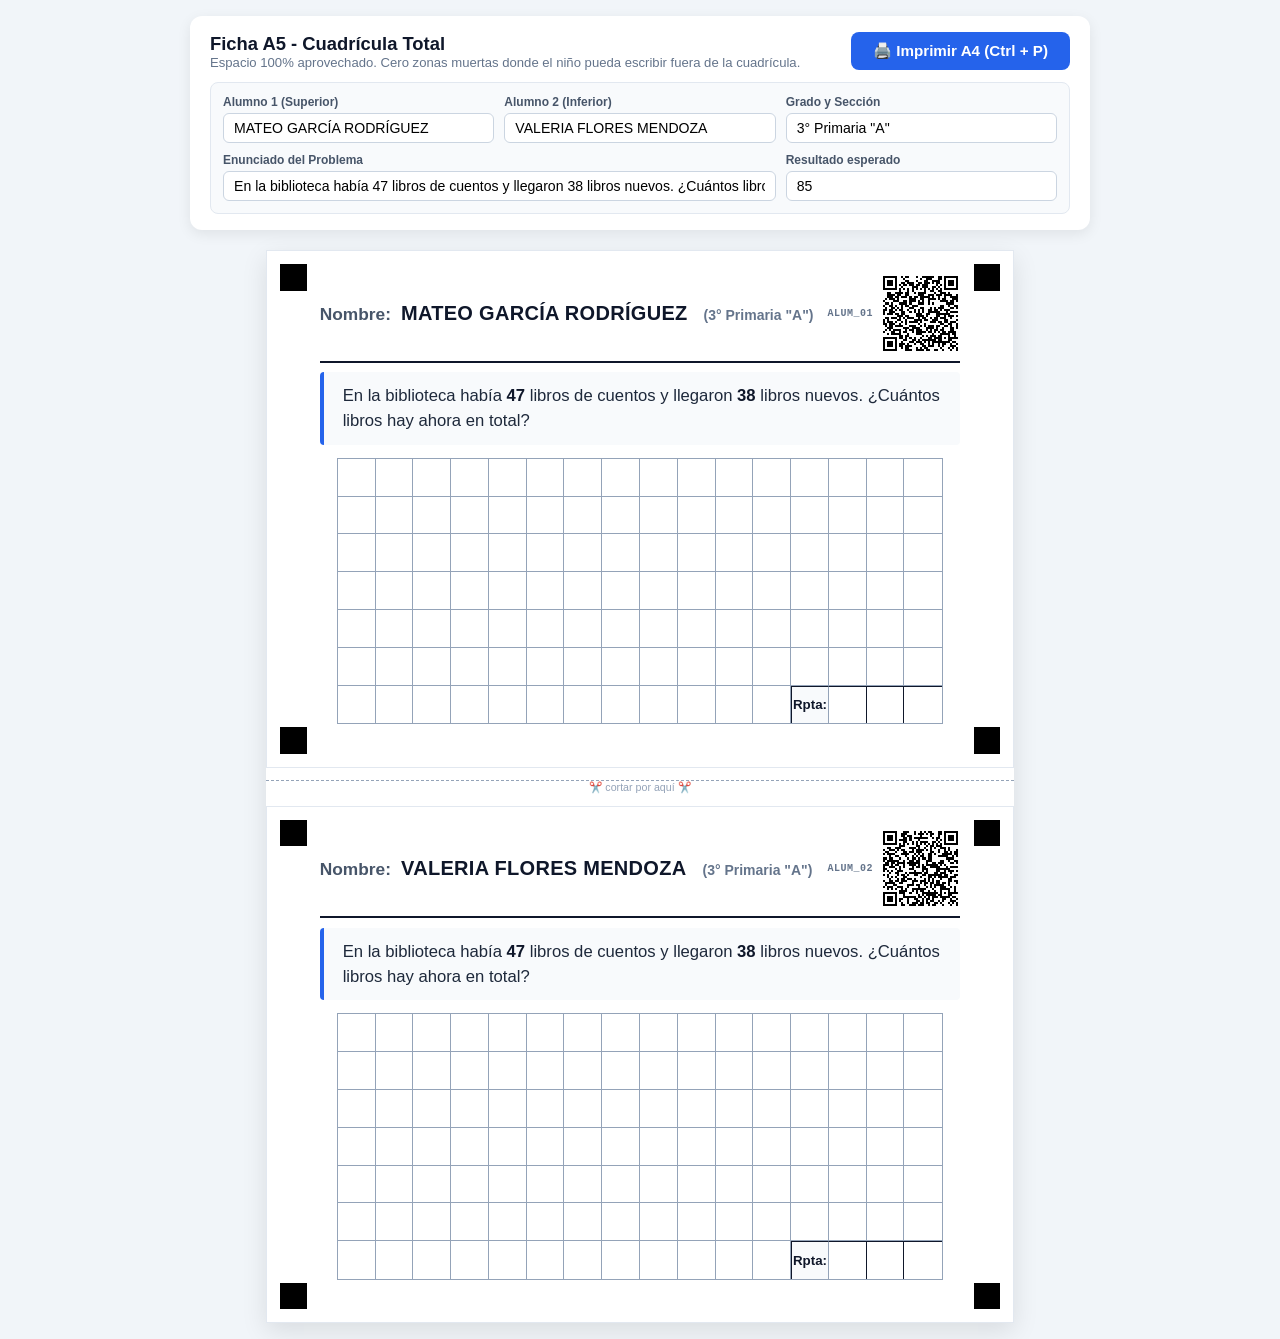
==== plantilla_a5.html @ 9b6a5250 "Add files via upload" ====
<!DOCTYPE html>
<html lang="es">
<head>
  <meta charset="UTF-8">
  <meta name="viewport" content="width=device-width, initial-scale=1.0">
  <title>Microevaluación A5 - Cuadrícula Total</title>
  <style>
    @page {
      size: A4 portrait;
      margin: 6mm;
    }

    * {
      box-sizing: border-box;
      margin: 0;
      padding: 0;
      font-family: 'Segoe UI', Arial, sans-serif;
    }

    body {
      background-color: #f1f5f9;
      color: #0f172a;
      display: flex;
      flex-direction: column;
      align-items: center;
      padding: 16px;
    }

    .teacher-bar {
      width: 100%;
      max-width: 900px;
      background: #ffffff;
      padding: 16px 20px;
      border-radius: 12px;
      margin-bottom: 20px;
      box-shadow: 0 4px 14px rgba(0,0,0,0.08);
      display: flex;
      flex-direction: column;
      gap: 12px;
    }

    .bar-header {
      display: flex;
      justify-content: space-between;
      align-items: center;
    }

    .bar-title h2 {
      font-size: 1.15rem;
      color: #0f172a;
    }

    .bar-title p {
      font-size: 0.82rem;
      color: #64748b;
    }

    .btn-print {
      background: #2563eb;
      color: white;
      border: none;
      padding: 10px 22px;
      border-radius: 8px;
      font-weight: 700;
      cursor: pointer;
      display: flex;
      align-items: center;
      gap: 8px;
      font-size: 0.95rem;
    }

    .btn-print:hover {
      background: #1d4ed8;
    }

    .inputs-grid {
      display: grid;
      grid-template-columns: repeat(auto-fit, minmax(200px, 1fr));
      gap: 10px;
      background: #f8fafc;
      padding: 12px;
      border-radius: 8px;
      border: 1px solid #e2e8f0;
    }

    .field {
      display: flex;
      flex-direction: column;
      gap: 4px;
    }

    .field label {
      font-size: 0.75rem;
      font-weight: 700;
      color: #475569;
    }

    .field input, .field select {
      padding: 6px 10px;
      border: 1px solid #cbd5e1;
      border-radius: 6px;
      font-size: 0.88rem;
    }

    .sheet-a4 {
      width: 198mm;
      min-height: 284mm;
      background: white;
      box-shadow: 0 8px 24px rgba(0,0,0,0.1);
      display: flex;
      flex-direction: column;
      justify-content: space-between;
      position: relative;
    }

    .card-a5 {
      width: 100%;
      height: 137mm;
      position: relative;
      padding: 6mm 14mm 6mm 14mm;
      display: flex;
      flex-direction: column;
      border: 1px solid #e2e8f0;
    }

    .fiducial {
      position: absolute;
      width: 7mm;
      height: 7mm;
      background: #000000;
      z-index: 2;
    }

    .fiducial-tl { top: 3.5mm; left: 3.5mm; }
    .fiducial-tr { top: 3.5mm; right: 3.5mm; }
    .fiducial-bl { bottom: 3.5mm; left: 3.5mm; }
    .fiducial-br { bottom: 3.5mm; right: 3.5mm; }

    .cut-line {
      width: 100%;
      border-top: 1.5px dashed #94a3b8;
      position: relative;
      margin: 1mm 0;
      display: flex;
      align-items: center;
      justify-content: center;
    }

    .cut-line span {
      background: white;
      padding: 0 10px;
      font-size: 8pt;
      color: #94a3b8;
    }

    .card-header {
      display: flex;
      justify-content: space-between;
      align-items: center;
      border-bottom: 2px solid #0f172a;
      padding-bottom: 2mm;
      margin-bottom: 2.5mm;
    }

    .student-block {
      display: flex;
      align-items: baseline;
      gap: 10px;
    }

    .student-label {
      font-size: 13pt;
      color: #475569;
      font-weight: 600;
    }

    .student-name {
      font-size: 15pt;
      color: #0f172a;
      font-weight: 800;
      letter-spacing: 0.3px;
    }

    .student-grade {
      font-size: 10.5pt;
      color: #64748b;
      font-weight: 600;
      margin-left: 6px;
    }

    .qr-block {
      display: flex;
      align-items: center;
      gap: 8px;
    }

    .qr-code-text {
      font-family: monospace;
      font-size: 7.5pt;
      font-weight: 700;
      color: #64748b;
      letter-spacing: 0.5px;
    }

    .qr-box {
      width: 21mm;
      height: 21mm;
      display: flex;
      align-items: center;
      justify-content: center;
    }

    .qr-box svg {
      width: 100%;
      height: 100%;
      display: block;
    }

    .problem-wide {
      margin-bottom: 3.5mm;
      padding: 3mm 5mm;
      background: #f8fafc;
      border-left: 4px solid #2563eb;
      border-radius: 4px;
    }

    .problem-text {
      font-size: 12.5pt;
      line-height: 1.5;
      color: #1e293b;
    }

    .problem-text strong {
      color: #0f172a;
      font-weight: 800;
    }

    /* Cuadrícula unificada perfecta */
    .grid-wrapper {
      margin: 0 auto;
    }

    .notebook-grid-full {
      border-collapse: separate;
      border-spacing: 0;
      border: 1px solid #94a3b8;
      background: #ffffff;
    }

    .notebook-grid-full td {
      width: 10mm;
      height: 10mm;
      max-width: 10mm;
      max-height: 10mm;
      border-right: 1px solid #94a3b8;
      border-bottom: 1px solid #94a3b8;
      text-align: center;
      vertical-align: middle;
      font-size: 14pt;
      color: #0f172a;
    }

    .notebook-grid-full tr td:last-child {
      border-right: none;
    }

    .notebook-grid-full tr:last-child td {
      border-bottom: none;
    }

    /* Celda Rpta en la esquina */
    .notebook-grid-full td.rpta-label-cell {
      font-size: 10pt;
      font-weight: 800;
      color: #0f172a;
      text-align: center;
      background: #f8fafc;
      border-left: 1.5px solid #0f172a;
      border-top: 1.5px solid #0f172a;
    }

    /* Casillas destacadas de respuesta */
    .notebook-grid-full td.rpta-box-cell {
      background: #ffffff;
      border-top: 1.5px solid #0f172a;
      border-bottom: 1.5px solid #0f172a;
      border-right: 1.5px solid #0f172a;
    }

    @media print {
      body {
        background: transparent;
        padding: 0;
      }
      .teacher-bar {
        display: none !important;
      }
      .sheet-a4 {
        box-shadow: none;
        width: 100%;
        min-height: auto;
      }
      .card-a5 {
        border-color: #cbd5e1;
      }
    }
  </style>
</head>
<body>

  <div class="teacher-bar">
    <div class="bar-header">
      <div class="bar-title">
        <h2>Ficha A5 - Cuadrícula Total</h2>
        <p>Espacio 100% aprovechado. Cero zonas muertas donde el niño pueda escribir fuera de la cuadrícula.</p>
      </div>
      <button class="btn-print" onclick="window.print()">
        🖨️ Imprimir A4 (Ctrl + P)
      </button>
    </div>

    <div class="inputs-grid">
      <div class="field">
        <label>Alumno 1 (Superior)</label>
        <input type="text" id="in-name-1" value="MATEO GARCÍA RODRÍGUEZ" oninput="updateSheet()">
      </div>
      <div class="field">
        <label>Alumno 2 (Inferior)</label>
        <input type="text" id="in-name-2" value="VALERIA FLORES MENDOZA" oninput="updateSheet()">
      </div>
      <div class="field">
        <label>Grado y Sección</label>
        <input type="text" id="in-grade" value="3° Primaria &quot;A&quot;" oninput="updateSheet()">
      </div>
      <div class="field" style="grid-column: span 2;">
        <label>Enunciado del Problema</label>
        <input type="text" id="in-prompt" value="En la biblioteca había 47 libros de cuentos y llegaron 38 libros nuevos. ¿Cuántos libros hay ahora en total?" oninput="updateSheet()">
      </div>
      <div class="field">
        <label>Resultado esperado</label>
        <input type="number" id="in-res" value="85" oninput="updateSheet()">
      </div>
    </div>
  </div>

  <div class="sheet-a4">

    <!-- FICHA A5 #1 -->
    <div class="card-a5" id="card-1">
      <div class="fiducial fiducial-tl"></div>
      <div class="fiducial fiducial-tr"></div>
      <div class="fiducial fiducial-bl"></div>
      <div class="fiducial fiducial-br"></div>

      <div class="card-header">
        <div class="student-block">
          <span class="student-label">Nombre:</span>
          <span class="student-name" id="name-1">MATEO GARCÍA RODRÍGUEZ</span>
          <span class="student-grade" id="grade-1">(3° Primaria "A")</span>
        </div>
        <div class="qr-block">
          <span class="qr-code-text" id="code-label-1">ALUM_01</span>
          <div class="qr-box" id="qr-box-1"><svg xmlns="http://www.w3.org/2000/svg" viewBox="0 0 39 39" shape-rendering="crispEdges"><path fill="#ffffff" d="M0 0h39v39H0z"/><path stroke="#000000" d="M1 1.5h7m2 0h1m1 0h2m3 0h1m2 0h6m2 0h2m1 0h7M1 2.5h1m5 0h1m3 0h1m7 0h1m2 0h3m3 0h2m1 0h1m5 0h1M1 3.5h1m1 0h3m1 0h1m4 0h2m3 0h1m3 0h2m2 0h4m2 0h1m1 0h3m1 0h1M1 4.5h1m1 0h3m1 0h1m2 0h2m1 0h3m2 0h2m1 0h3m1 0h1m1 0h2m2 0h1m1 0h3m1 0h1M1 5.5h1m1 0h3m1 0h1m1 0h1m1 0h2m1 0h2m1 0h2m1 0h3m4 0h1m1 0h1m1 0h1m1 0h3m1 0h1M1 6.5h1m5 0h1m2 0h1m4 0h3m2 0h3m2 0h2m1 0h1m2 0h1m5 0h1M1 7.5h7m1 0h1m1 0h1m1 0h1m1 0h1m1 0h1m1 0h1m1 0h1m1 0h1m1 0h1m1 0h1m1 0h1m1 0h7M9 8.5h1m3 0h1m1 0h1m5 0h1m2 0h2m2 0h2M3 9.5h2m2 0h4m1 0h2m2 0h1m1 0h4m4 0h1m2 0h3m1 0h1M3 10.5h4m1 0h2m2 0h2m4 0h3m2 0h3m1 0h3m1 0h4m2 0h1M3 11.5h3m1 0h2m1 0h3m1 0h1m1 0h2m1 0h5m1 0h1m2 0h1m2 0h1m2 0h4M2 12.5h1m1 0h3m1 0h1m5 0h3m2 0h2m2 0h4m1 0h1m1 0h2m3 0h3M1 13.5h1m4 0h3m2 0h2m1 0h3m1 0h1m1 0h1m2 0h1m5 0h4m1 0h2m1 0h1M2 14.5h2m1 0h1m3 0h4m1 0h1m3 0h3m2 0h1m1 0h1m6 0h4M1 15.5h1m2 0h2m1 0h1m2 0h1m1 0h2m1 0h3m11 0h2m2 0h1m2 0h2M2 16.5h1m2 0h2m1 0h1m1 0h1m3 0h2m3 0h2m3 0h1m1 0h1m1 0h3m3 0h2m1 0h1M1 17.5h2m1 0h2m1 0h1m1 0h2m2 0h1m2 0h1m1 0h1m1 0h1m2 0h2m1 0h2m1 0h1m1 0h3M1 18.5h1m2 0h3m3 0h2m2 0h1m1 0h1m1 0h1m1 0h1m2 0h6m3 0h1m1 0h4M1 19.5h1m1 0h3m1 0h2m1 0h2m5 0h3m2 0h2m3 0h7M8 20.5h3m1 0h2m3 0h4m1 0h1m4 0h2m2 0h1m1 0h3m1 0h1M2 21.5h2m1 0h3m1 0h1m1 0h1m1 0h3m2 0h1m1 0h2m2 0h1m1 0h2m1 0h3m2 0h1M1 22.5h1m1 0h1m4 0h2m2 0h1m3 0h4m1 0h2m2 0h3m3 0h2m4 0h1M1 23.5h1m1 0h3m1 0h1m2 0h1m1 0h1m1 0h4m1 0h1m4 0h3m1 0h2m1 0h2m1 0h3M1 24.5h2m1 0h3m2 0h1m2 0h1m5 0h1m2 0h1m7 0h2m2 0h2m2 0h1M2 25.5h1m1 0h2m1 0h4m3 0h3m2 0h1m1 0h1m1 0h3m1 0h2m2 0h2m1 0h1m2 0h1M3 26.5h3m5 0h3m1 0h4m3 0h4m1 0h1m2 0h1m3 0h2m1 0h1M2 27.5h1m1 0h1m1 0h4m2 0h1m1 0h2m1 0h3m2 0h1m1 0h1m1 0h2m1 0h2m3 0h2M1 28.5h1m3 0h2m2 0h1m1 0h2m2 0h1m1 0h5m1 0h2m1 0h1m1 0h1m1 0h2m1 0h4M3 29.5h1m1 0h5m3 0h1m3 0h3m5 0h1m3 0h5m1 0h2M9 30.5h2m1 0h2m6 0h1m1 0h1m1 0h3m1 0h2m3 0h1m2 0h1M1 31.5h7m1 0h2m1 0h1m1 0h1m1 0h1m2 0h1m3 0h2m1 0h4m1 0h1m1 0h5M1 32.5h1m5 0h1m3 0h2m2 0h2m1 0h1m1 0h7m1 0h2m3 0h2M1 33.5h1m1 0h3m1 0h1m2 0h1m3 0h2m1 0h3m1 0h1m1 0h1m1 0h9m1 0h2M1 34.5h1m1 0h3m1 0h1m1 0h3m1 0h1m2 0h1m2 0h2m2 0h1m1 0h1m2 0h1m1 0h2m2 0h1m2 0h1M1 35.5h1m1 0h3m1 0h1m1 0h2m1 0h3m5 0h2m1 0h3m2 0h1m1 0h1m3 0h3M1 36.5h1m5 0h1m2 0h1m1 0h2m3 0h1m1 0h1m1 0h2m6 0h1m3 0h1m1 0h1m1 0h1M1 37.5h7m4 0h3m2 0h4m1 0h2m2 0h2m2 0h1m3 0h1m2 0h1"/></svg>
</div>
        </div>
      </div>

      <div class="problem-wide">
        <div class="problem-text" id="prompt-1">
          En la biblioteca había <strong>47</strong> libros de cuentos y llegaron <strong>38</strong> libros nuevos. ¿Cuántos libros hay ahora en total?
        </div>
      </div>

      <!-- Cuadrícula unificada: 16 columnas x 7 filas. Perfectamente alineada -->
      <div class="grid-wrapper">
        <table class="notebook-grid-full">
          <tr><td></td><td></td><td></td><td></td><td></td><td></td><td></td><td></td><td></td><td></td><td></td><td></td><td></td><td></td><td></td><td></td></tr>
          <tr><td></td><td></td><td></td><td></td><td></td><td></td><td></td><td></td><td></td><td></td><td></td><td></td><td></td><td></td><td></td><td></td></tr>
          <tr><td></td><td></td><td></td><td></td><td></td><td></td><td></td><td></td><td></td><td></td><td></td><td></td><td></td><td></td><td></td><td></td></tr>
          <tr><td></td><td></td><td></td><td></td><td></td><td></td><td></td><td></td><td></td><td></td><td></td><td></td><td></td><td></td><td></td><td></td></tr>
          <tr><td></td><td></td><td></td><td></td><td></td><td></td><td></td><td></td><td></td><td></td><td></td><td></td><td></td><td></td><td></td><td></td></tr>
          <tr><td></td><td></td><td></td><td></td><td></td><td></td><td></td><td></td><td></td><td></td><td></td><td></td><td></td><td></td><td></td><td></td></tr>
          <!-- Fila 7: 12 celdas operativas + 1 celda "Rpta:" + 3 celdas destacadas = 16 celdas exactas -->
          <tr>
            <td></td><td></td><td></td><td></td><td></td><td></td><td></td><td></td><td></td><td></td><td></td><td></td>
            <td class="rpta-label-cell">Rpta:</td>
            <td class="rpta-box-cell"></td>
            <td class="rpta-box-cell"></td>
            <td class="rpta-box-cell"></td>
          </tr>
        </table>
      </div>

    </div>

    <div class="cut-line">
      <span>✂️ cortar por aquí ✂️</span>
    </div>

    <!-- FICHA A5 #2 -->
    <div class="card-a5" id="card-2">
      <div class="fiducial fiducial-tl"></div>
      <div class="fiducial fiducial-tr"></div>
      <div class="fiducial fiducial-bl"></div>
      <div class="fiducial fiducial-br"></div>

      <div class="card-header">
        <div class="student-block">
          <span class="student-label">Nombre:</span>
          <span class="student-name" id="name-2">VALERIA FLORES MENDOZA</span>
          <span class="student-grade" id="grade-2">(3° Primaria "A")</span>
        </div>
        <div class="qr-block">
          <span class="qr-code-text" id="code-label-2">ALUM_02</span>
          <div class="qr-box" id="qr-box-2"><svg xmlns="http://www.w3.org/2000/svg" viewBox="0 0 39 39" shape-rendering="crispEdges"><path fill="#ffffff" d="M0 0h39v39H0z"/><path stroke="#000000" d="M1 1.5h7m3 0h3m2 0h1m2 0h1m1 0h1m1 0h2m3 0h2m1 0h7M1 2.5h1m5 0h1m2 0h3m3 0h1m1 0h3m1 0h1m1 0h2m2 0h2m1 0h1m5 0h1M1 3.5h1m1 0h3m1 0h1m2 0h2m1 0h2m4 0h1m4 0h1m3 0h1m2 0h1m1 0h3m1 0h1M1 4.5h1m1 0h3m1 0h1m3 0h2m1 0h1m1 0h7m2 0h1m1 0h2m2 0h1m1 0h3m1 0h1M1 5.5h1m1 0h3m1 0h1m1 0h4m1 0h1m3 0h1m8 0h1m1 0h1m1 0h1m1 0h3m1 0h1M1 6.5h1m5 0h1m3 0h2m2 0h1m1 0h1m1 0h4m2 0h2m1 0h1m2 0h1m5 0h1M1 7.5h7m1 0h1m1 0h1m1 0h1m1 0h1m1 0h1m1 0h1m1 0h1m1 0h1m1 0h1m1 0h1m1 0h1m1 0h7M9 8.5h3m5 0h2m3 0h1m1 0h2m1 0h3M3 9.5h2m2 0h3m4 0h3m1 0h1m2 0h1m2 0h1m1 0h1m2 0h3m1 0h1M1 10.5h1m2 0h3m1 0h1m1 0h2m3 0h1m1 0h4m1 0h1m1 0h1m3 0h1m2 0h1m1 0h1m3 0h1M2 11.5h2m3 0h1m3 0h2m1 0h2m1 0h3m4 0h2m2 0h1m2 0h2m1 0h1m1 0h2M1 12.5h1m1 0h4m3 0h4m2 0h1m1 0h1m1 0h1m2 0h2m1 0h1m3 0h5m1 0h2M4 13.5h1m2 0h2m3 0h1m2 0h1m1 0h1m1 0h2m2 0h2m3 0h5m2 0h1m1 0h1M1 14.5h2m1 0h2m3 0h1m3 0h1m1 0h2m1 0h1m1 0h2m1 0h2m7 0h4M1 15.5h1m1 0h6m2 0h1m2 0h2m1 0h2m3 0h3m4 0h2m2 0h1m2 0h2M2 16.5h2m1 0h2m1 0h4m1 0h6m3 0h1m2 0h2m1 0h3m3 0h2m1 0h1M1 17.5h3m1 0h1m1 0h2m2 0h1m2 0h3m1 0h1m1 0h1m1 0h6m1 0h1m1 0h1M1 18.5h1m2 0h3m2 0h1m1 0h1m3 0h1m1 0h2m1 0h2m2 0h5m3 0h1m1 0h4M1 19.5h2m4 0h1m1 0h1m4 0h2m4 0h3m4 0h7M1 20.5h1m1 0h1m1 0h1m2 0h3m5 0h1m3 0h1m1 0h1m4 0h2m2 0h1m1 0h3m1 0h1M4 21.5h1m2 0h2m3 0h1m1 0h6m1 0h2m3 0h2m1 0h3m2 0h1M1 22.5h1m1 0h1m4 0h1m1 0h2m1 0h1m2 0h2m2 0h2m1 0h7m1 0h2m3 0h2M3 23.5h1m1 0h1m1 0h1m3 0h2m6 0h1m3 0h2m1 0h1m1 0h5m1 0h3M4 24.5h1m3 0h1m1 0h2m1 0h2m1 0h1m4 0h1m1 0h1m1 0h1m3 0h1m3 0h2M1 25.5h1m2 0h2m1 0h2m1 0h3m2 0h3m1 0h3m1 0h1m1 0h1m1 0h2m4 0h2m1 0h2M2 26.5h5m2 0h2m4 0h1m3 0h1m1 0h2m1 0h2m1 0h2m1 0h2m1 0h1m3 0h1M2 27.5h1m3 0h2m5 0h3m1 0h2m2 0h1m2 0h1m1 0h5m2 0h1M1 28.5h1m1 0h3m2 0h3m2 0h1m4 0h1m3 0h1m1 0h1m1 0h1m2 0h3m2 0h1m1 0h1M3 29.5h1m1 0h1m1 0h1m2 0h1m1 0h1m2 0h7m3 0h1m3 0h5m2 0h1M9 30.5h4m2 0h1m1 0h1m1 0h2m2 0h1m2 0h1m2 0h1m3 0h1m2 0h1M1 31.5h7m1 0h3m2 0h1m2 0h1m2 0h8m1 0h1m1 0h1m1 0h5M1 32.5h1m5 0h1m3 0h1m6 0h1m1 0h1m1 0h5m1 0h2m3 0h2M1 33.5h1m1 0h3m1 0h1m3 0h6m1 0h2m1 0h1m1 0h1m1 0h3m1 0h5m1 0h2M1 34.5h1m1 0h3m1 0h1m1 0h2m2 0h1m2 0h2m2 0h1m1 0h2m1 0h1m4 0h2m2 0h1m2 0h1M1 35.5h1m1 0h3m1 0h1m1 0h1m3 0h1m3 0h2m1 0h1m1 0h1m1 0h2m2 0h1m1 0h1m3 0h3M1 36.5h1m5 0h1m2 0h1m2 0h1m1 0h3m1 0h2m1 0h2m2 0h2m1 0h1m3 0h1m1 0h1m1 0h1M1 37.5h7m2 0h2m2 0h3m1 0h3m2 0h1m1 0h2m3 0h1m3 0h1m2 0h1"/></svg>
</div>
        </div>
      </div>

      <div class="problem-wide">
        <div class="problem-text" id="prompt-2">
          En la biblioteca había <strong>47</strong> libros de cuentos y llegaron <strong>38</strong> libros nuevos. ¿Cuántos libros hay ahora en total?
        </div>
      </div>

      <div class="grid-wrapper">
        <table class="notebook-grid-full">
          <tr><td></td><td></td><td></td><td></td><td></td><td></td><td></td><td></td><td></td><td></td><td></td><td></td><td></td><td></td><td></td><td></td></tr>
          <tr><td></td><td></td><td></td><td></td><td></td><td></td><td></td><td></td><td></td><td></td><td></td><td></td><td></td><td></td><td></td><td></td></tr>
          <tr><td></td><td></td><td></td><td></td><td></td><td></td><td></td><td></td><td></td><td></td><td></td><td></td><td></td><td></td><td></td><td></td></tr>
          <tr><td></td><td></td><td></td><td></td><td></td><td></td><td></td><td></td><td></td><td></td><td></td><td></td><td></td><td></td><td></td><td></td></tr>
          <tr><td></td><td></td><td></td><td></td><td></td><td></td><td></td><td></td><td></td><td></td><td></td><td></td><td></td><td></td><td></td><td></td></tr>
          <tr><td></td><td></td><td></td><td></td><td></td><td></td><td></td><td></td><td></td><td></td><td></td><td></td><td></td><td></td><td></td><td></td></tr>
          <tr>
            <td></td><td></td><td></td><td></td><td></td><td></td><td></td><td></td><td></td><td></td><td></td><td></td>
            <td class="rpta-label-cell">Rpta:</td>
            <td class="rpta-box-cell"></td>
            <td class="rpta-box-cell"></td>
            <td class="rpta-box-cell"></td>
          </tr>
        </table>
      </div>

    </div>

  </div>

  <script>
    var QRCode=(()=>{var g=(n,t)=>()=>{try{return t||n((t={exports:{}}).exports,t),t.exports}catch(e){throw t=0,e}};var _t=g((Sn,Lt)=>{Lt.exports=function(){return typeof Promise=="function"&&Promise.prototype&&Promise.prototype.then}});var I=g(P=>{var st,Le=[0,26,44,70,100,134,172,196,242,292,346,404,466,532,581,655,733,815,901,991,1085,1156,1258,1364,1474,1588,1706,1828,1921,2051,2185,2323,2465,2611,2761,2876,3034,3196,3362,3532,3706];P.getSymbolSize=function(t){if(!t)throw new Error('"version" cannot be null or undefined');if(t<1||t>40)throw new Error('"version" should be in range from 1 to 40');return t*4+17};P.getSymbolTotalCodewords=function(t){return Le[t]};P.getBCHDigit=function(n){let t=0;for(;n!==0;)t++,n>>>=1;return t};P.setToSJISFunction=function(t){if(typeof t!="function")throw new Error('"toSJISFunc" is not a valid function.');st=t};P.isKanjiModeEnabled=function(){return typeof st<"u"};P.toSJIS=function(t){return st(t)}});var j=g(m=>{m.L={bit:1};m.M={bit:0};m.Q={bit:3};m.H={bit:2};function _e(n){if(typeof n!="string")throw new Error("Param is not a string");switch(n.toLowerCase()){case"l":case"low":return m.L;case"m":case"medium":return m.M;case"q":case"quartile":return m.Q;case"h":case"high":return m.H;default:throw new Error("Unknown EC Level: "+n)}}m.isValid=function(t){return t&&typeof t.bit<"u"&&t.bit>=0&&t.bit<4};m.from=function(t,e){if(m.isValid(t))return t;try{return _e(t)}catch{return e}}});var qt=g((Rn,Ut)=>{function xt(){this.buffer=[],this.length=0}xt.prototype={get:function(n){let t=Math.floor(n/8);return(this.buffer[t]>>>7-n%8&1)===1},put:function(n,t){for(let e=0;e<t;e++)this.putBit((n>>>t-e-1&1)===1)},getLengthInBits:function(){return this.length},putBit:function(n){let t=Math.floor(this.length/8);this.buffer.length<=t&&this.buffer.push(0),n&&(this.buffer[t]|=128>>>this.length%8),this.length++}};Ut.exports=xt});var Ft=g((Ln,Dt)=>{function k(n){if(!n||n<1)throw new Error("BitMatrix size must be defined and greater than 0");this.size=n,this.data=new Uint8Array(n*n),this.reservedBit=new Uint8Array(n*n)}k.prototype.set=function(n,t,e,r){let o=n*this.size+t;this.data[o]=e,r&&(this.reservedBit[o]=!0)};k.prototype.get=function(n,t){return this.data[n*this.size+t]};k.prototype.xor=function(n,t,e){this.data[n*this.size+t]^=e};k.prototype.isReserved=function(n,t){return this.reservedBit[n*this.size+t]};Dt.exports=k});var kt=g(G=>{var xe=I().getSymbolSize;G.getRowColCoords=function(t){if(t===1)return[];let e=Math.floor(t/7)+2,r=xe(t),o=r===145?26:Math.ceil((r-13)/(2*e-2))*2,i=[r-7];for(let s=1;s<e-1;s++)i[s]=i[s-1]-o;return i.push(6),i.reverse()};G.getPositions=function(t){let e=[],r=G.getRowColCoords(t),o=r.length;for(let i=0;i<o;i++)for(let s=0;s<o;s++)i===0&&s===0||i===0&&s===o-1||i===o-1&&s===0||e.push([r[i],r[s]]);return e}});var Ht=g(Vt=>{var Ue=I().getSymbolSize,zt=7;Vt.getPositions=function(t){let e=Ue(t);return[[0,0],[e-zt,0],[0,e-zt]]}});var Kt=g(d=>{d.Patterns={PATTERN000:0,PATTERN001:1,PATTERN010:2,PATTERN011:3,PATTERN100:4,PATTERN101:5,PATTERN110:6,PATTERN111:7};var b={N1:3,N2:3,N3:40,N4:10};d.isValid=function(t){return t!=null&&t!==""&&!isNaN(t)&&t>=0&&t<=7};d.from=function(t){return d.isValid(t)?parseInt(t,10):void 0};d.getPenaltyN1=function(t){let e=t.size,r=0,o=0,i=0,s=null,u=null;for(let c=0;c<e;c++){o=i=0,s=u=null;for(let l=0;l<e;l++){let a=t.get(c,l);a===s?o++:(o>=5&&(r+=b.N1+(o-5)),s=a,o=1),a=t.get(l,c),a===u?i++:(i>=5&&(r+=b.N1+(i-5)),u=a,i=1)}o>=5&&(r+=b.N1+(o-5)),i>=5&&(r+=b.N1+(i-5))}return r};d.getPenaltyN2=function(t){let e=t.size,r=0;for(let o=0;o<e-1;o++)for(let i=0;i<e-1;i++){let s=t.get(o,i)+t.get(o,i+1)+t.get(o+1,i)+t.get(o+1,i+1);(s===4||s===0)&&r++}return r*b.N2};d.getPenaltyN3=function(t){let e=t.size,r=0,o=0,i=0;for(let s=0;s<e;s++){o=i=0;for(let u=0;u<e;u++)o=o<<1&2047|t.get(s,u),u>=10&&(o===1488||o===93)&&r++,i=i<<1&2047|t.get(u,s),u>=10&&(i===1488||i===93)&&r++}return r*b.N3};d.getPenaltyN4=function(t){let e=0,r=t.data.length;for(let i=0;i<r;i++)e+=t.data[i];return Math.abs(Math.ceil(e*100/r/5)-10)*b.N4};function qe(n,t,e){switch(n){case d.Patterns.PATTERN000:return(t+e)%2===0;case d.Patterns.PATTERN001:return t%2===0;case d.Patterns.PATTERN010:return e%3===0;case d.Patterns.PATTERN011:return(t+e)%3===0;case d.Patterns.PATTERN100:return(Math.floor(t/2)+Math.floor(e/3))%2===0;case d.Patterns.PATTERN101:return t*e%2+t*e%3===0;case d.Patterns.PATTERN110:return(t*e%2+t*e%3)%2===0;case d.Patterns.PATTERN111:return(t*e%3+(t+e)%2)%2===0;default:throw new Error("bad maskPattern:"+n)}}d.applyMask=function(t,e){let r=e.size;for(let o=0;o<r;o++)for(let i=0;i<r;i++)e.isReserved(i,o)||e.xor(i,o,qe(t,i,o))};d.getBestMask=function(t,e){let r=Object.keys(d.Patterns).length,o=0,i=1/0;for(let s=0;s<r;s++){e(s),d.applyMask(s,t);let u=d.getPenaltyN1(t)+d.getPenaltyN2(t)+d.getPenaltyN3(t)+d.getPenaltyN4(t);d.applyMask(s,t),u<i&&(i=u,o=s)}return o}});var ct=g(ut=>{var N=j(),Q=[1,1,1,1,1,1,1,1,1,1,2,2,1,2,2,4,1,2,4,4,2,4,4,4,2,4,6,5,2,4,6,6,2,5,8,8,4,5,8,8,4,5,8,11,4,8,10,11,4,9,12,16,4,9,16,16,6,10,12,18,6,10,17,16,6,11,16,19,6,13,18,21,7,14,21,25,8,16,20,25,8,17,23,25,9,17,23,34,9,18,25,30,10,20,27,32,12,21,29,35,12,23,34,37,12,25,34,40,13,26,35,42,14,28,38,45,15,29,40,48,16,31,43,51,17,33,45,54,18,35,48,57,19,37,51,60,19,38,53,63,20,40,56,66,21,43,59,70,22,45,62,74,24,47,65,77,25,49,68,81],$=[7,10,13,17,10,16,22,28,15,26,36,44,20,36,52,64,26,48,72,88,36,64,96,112,40,72,108,130,48,88,132,156,60,110,160,192,72,130,192,224,80,150,224,264,96,176,260,308,104,198,288,352,120,216,320,384,132,240,360,432,144,280,408,480,168,308,448,532,180,338,504,588,196,364,546,650,224,416,600,700,224,442,644,750,252,476,690,816,270,504,750,900,300,560,810,960,312,588,870,1050,336,644,952,1110,360,700,1020,1200,390,728,1050,1260,420,784,1140,1350,450,812,1200,1440,480,868,1290,1530,510,924,1350,1620,540,980,1440,1710,570,1036,1530,1800,570,1064,1590,1890,600,1120,1680,1980,630,1204,1770,2100,660,1260,1860,2220,720,1316,1950,2310,750,1372,2040,2430];ut.getBlocksCount=function(t,e){switch(e){case N.L:return Q[(t-1)*4+0];case N.M:return Q[(t-1)*4+1];case N.Q:return Q[(t-1)*4+2];case N.H:return Q[(t-1)*4+3];default:return}};ut.getTotalCodewordsCount=function(t,e){switch(e){case N.L:return $[(t-1)*4+0];case N.M:return $[(t-1)*4+1];case N.Q:return $[(t-1)*4+2];case N.H:return $[(t-1)*4+3];default:return}}});var Jt=g(Z=>{var z=new Uint8Array(512),W=new Uint8Array(256);(function(){let t=1;for(let e=0;e<255;e++)z[e]=t,W[t]=e,t<<=1,t&256&&(t^=285);for(let e=255;e<512;e++)z[e]=z[e-255]})();Z.log=function(t){if(t<1)throw new Error("log("+t+")");return W[t]};Z.exp=function(t){return z[t]};Z.mul=function(t,e){return t===0||e===0?0:z[W[t]+W[e]]}});var Yt=g(V=>{var lt=Jt();V.mul=function(t,e){let r=new Uint8Array(t.length+e.length-1);for(let o=0;o<t.length;o++)for(let i=0;i<e.length;i++)r[o+i]^=lt.mul(t[o],e[i]);return r};V.mod=function(t,e){let r=new Uint8Array(t);for(;r.length-e.length>=0;){let o=r[0];for(let s=0;s<e.length;s++)r[s]^=lt.mul(e[s],o);let i=0;for(;i<r.length&&r[i]===0;)i++;r=r.slice(i)}return r};V.generateECPolynomial=function(t){let e=new Uint8Array([1]);for(let r=0;r<t;r++)e=V.mul(e,new Uint8Array([1,lt.exp(r)]));return e}});var Gt=g((kn,jt)=>{var Ot=Yt();function at(n){this.genPoly=void 0,this.degree=n,this.degree&&this.initialize(this.degree)}at.prototype.initialize=function(t){this.degree=t,this.genPoly=Ot.generateECPolynomial(this.degree)};at.prototype.encode=function(t){if(!this.genPoly)throw new Error("Encoder not initialized");let e=new Uint8Array(t.length+this.degree);e.set(t);let r=Ot.mod(e,this.genPoly),o=this.degree-r.length;if(o>0){let i=new Uint8Array(this.degree);return i.set(r,o),i}return r};jt.exports=at});var ft=g(Qt=>{Qt.isValid=function(t){return!isNaN(t)&&t>=1&&t<=40}});var gt=g(B=>{var $t="[0-9]+",De="[A-Z $%*+\\-./:]+",H="(?:[u3000-u303F]|[u3040-u309F]|[u30A0-u30FF]|[uFF00-uFFEF]|[u4E00-u9FAF]|[u2605-u2606]|[u2190-u2195]|u203B|[u2010u2015u2018u2019u2025u2026u201Cu201Du2225u2260]|[u0391-u0451]|[u00A7u00A8u00B1u00B4u00D7u00F7])+";H=H.replace(/u/g,"\\u");var Fe="(?:(?![A-Z0-9 $%*+\\-./:]|"+H+`)(?:.|[\r
]))+`;B.KANJI=new RegExp(H,"g");B.BYTE_KANJI=new RegExp("[^A-Z0-9 $%*+\\-./:]+","g");B.BYTE=new RegExp(Fe,"g");B.NUMERIC=new RegExp($t,"g");B.ALPHANUMERIC=new RegExp(De,"g");var ke=new RegExp("^"+H+"$"),ze=new RegExp("^"+$t+"$"),Ve=new RegExp("^[A-Z0-9 $%*+\\-./:]+$");B.testKanji=function(t){return ke.test(t)};B.testNumeric=function(t){return ze.test(t)};B.testAlphanumeric=function(t){return Ve.test(t)}});var M=g(p=>{var He=ft(),dt=gt();p.NUMERIC={id:"Numeric",bit:1,ccBits:[10,12,14]};p.ALPHANUMERIC={id:"Alphanumeric",bit:2,ccBits:[9,11,13]};p.BYTE={id:"Byte",bit:4,ccBits:[8,16,16]};p.KANJI={id:"Kanji",bit:8,ccBits:[8,10,12]};p.MIXED={bit:-1};p.getCharCountIndicator=function(t,e){if(!t.ccBits)throw new Error("Invalid mode: "+t);if(!He.isValid(e))throw new Error("Invalid version: "+e);return e>=1&&e<10?t.ccBits[0]:e<27?t.ccBits[1]:t.ccBits[2]};p.getBestModeForData=function(t){return dt.testNumeric(t)?p.NUMERIC:dt.testAlphanumeric(t)?p.ALPHANUMERIC:dt.testKanji(t)?p.KANJI:p.BYTE};p.toString=function(t){if(t&&t.id)return t.id;throw new Error("Invalid mode")};p.isValid=function(t){return t&&t.bit&&t.ccBits};function Ke(n){if(typeof n!="string")throw new Error("Param is not a string");switch(n.toLowerCase()){case"numeric":return p.NUMERIC;case"alphanumeric":return p.ALPHANUMERIC;case"kanji":return p.KANJI;case"byte":return p.BYTE;default:throw new Error("Unknown mode: "+n)}}p.from=function(t,e){if(p.isValid(t))return t;try{return Ke(t)}catch{return e}}});var te=g(R=>{var X=I(),Je=ct(),Wt=j(),S=M(),ht=ft(),Xt=7973,Zt=X.getBCHDigit(Xt);function Ye(n,t,e){for(let r=1;r<=40;r++)if(t<=R.getCapacity(r,e,n))return r}function vt(n,t){return S.getCharCountIndicator(n,t)+4}function Oe(n,t){let e=0;return n.forEach(function(r){let o=vt(r.mode,t);e+=o+r.getBitsLength()}),e}function je(n,t){for(let e=1;e<=40;e++)if(Oe(n,e)<=R.getCapacity(e,t,S.MIXED))return e}R.from=function(t,e){return ht.isValid(t)?parseInt(t,10):e};R.getCapacity=function(t,e,r){if(!ht.isValid(t))throw new Error("Invalid QR Code version");typeof r>"u"&&(r=S.BYTE);let o=X.getSymbolTotalCodewords(t),i=Je.getTotalCodewordsCount(t,e),s=(o-i)*8;if(r===S.MIXED)return s;let u=s-vt(r,t);switch(r){case S.NUMERIC:return Math.floor(u/10*3);case S.ALPHANUMERIC:return Math.floor(u/11*2);case S.KANJI:return Math.floor(u/13);case S.BYTE:default:return Math.floor(u/8)}};R.getBestVersionForData=function(t,e){let r,o=Wt.from(e,Wt.M);if(Array.isArray(t)){if(t.length>1)return je(t,o);if(t.length===0)return 1;r=t[0]}else r=t;return Ye(r.mode,r.getLength(),o)};R.getEncodedBits=function(t){if(!ht.isValid(t)||t<7)throw new Error("Invalid QR Code version");let e=t<<12;for(;X.getBCHDigit(e)-Zt>=0;)e^=Xt<<X.getBCHDigit(e)-Zt;return t<<12|e}});var oe=g(re=>{var pt=I(),ne=1335,Ge=21522,ee=pt.getBCHDigit(ne);re.getEncodedBits=function(t,e){let r=t.bit<<3|e,o=r<<10;for(;pt.getBCHDigit(o)-ee>=0;)o^=ne<<pt.getBCHDigit(o)-ee;return(r<<10|o)^Ge}});var se=g((Yn,ie)=>{var Qe=M();function x(n){this.mode=Qe.NUMERIC,this.data=n.toString()}x.getBitsLength=function(t){return 10*Math.floor(t/3)+(t%3?t%3*3+1:0)};x.prototype.getLength=function(){return this.data.length};x.prototype.getBitsLength=function(){return x.getBitsLength(this.data.length)};x.prototype.write=function(t){let e,r,o;for(e=0;e+3<=this.data.length;e+=3)r=this.data.substr(e,3),o=parseInt(r,10),t.put(o,10);let i=this.data.length-e;i>0&&(r=this.data.substr(e),o=parseInt(r,10),t.put(o,i*3+1))};ie.exports=x});var ce=g((On,ue)=>{var $e=M(),wt=["0","1","2","3","4","5","6","7","8","9","A","B","C","D","E","F","G","H","I","J","K","L","M","N","O","P","Q","R","S","T","U","V","W","X","Y","Z"," ","$","%","*","+","-",".","/",":"];function U(n){this.mode=$e.ALPHANUMERIC,this.data=n}U.getBitsLength=function(t){return 11*Math.floor(t/2)+6*(t%2)};U.prototype.getLength=function(){return this.data.length};U.prototype.getBitsLength=function(){return U.getBitsLength(this.data.length)};U.prototype.write=function(t){let e;for(e=0;e+2<=this.data.length;e+=2){let r=wt.indexOf(this.data[e])*45;r+=wt.indexOf(this.data[e+1]),t.put(r,11)}this.data.length%2&&t.put(wt.indexOf(this.data[e]),6)};ue.exports=U});var ae=g((jn,le)=>{var We=M();function q(n){this.mode=We.BYTE,typeof n=="string"?this.data=new TextEncoder().encode(n):this.data=new Uint8Array(n)}q.getBitsLength=function(t){return t*8};q.prototype.getLength=function(){return this.data.length};q.prototype.getBitsLength=function(){return q.getBitsLength(this.data.length)};q.prototype.write=function(n){for(let t=0,e=this.data.length;t<e;t++)n.put(this.data[t],8)};le.exports=q});var ge=g((Gn,fe)=>{var Ze=M(),Xe=I();function D(n){this.mode=Ze.KANJI,this.data=n}D.getBitsLength=function(t){return t*13};D.prototype.getLength=function(){return this.data.length};D.prototype.getBitsLength=function(){return D.getBitsLength(this.data.length)};D.prototype.write=function(n){let t;for(t=0;t<this.data.length;t++){let e=Xe.toSJIS(this.data[t]);if(e>=33088&&e<=40956)e-=33088;else if(e>=57408&&e<=60351)e-=49472;else throw new Error("Invalid SJIS character: "+this.data[t]+`
Make sure your charset is UTF-8`);e=(e>>>8&255)*192+(e&255),n.put(e,13)}};fe.exports=D});var de=g((Qn,mt)=>{"use strict";var K={single_source_shortest_paths:function(n,t,e){var r={},o={};o[t]=0;var i=K.PriorityQueue.make();i.push(t,0);for(var s,u,c,l,a,w,h,y,A;!i.empty();){s=i.pop(),u=s.value,l=s.cost,a=n[u]||{};for(c in a)a.hasOwnProperty(c)&&(w=a[c],h=l+w,y=o[c],A=typeof o[c]>"u",(A||y>h)&&(o[c]=h,i.push(c,h),r[c]=u))}if(typeof e<"u"&&typeof o[e]>"u"){var T=["Could not find a path from ",t," to ",e,"."].join("");throw new Error(T)}return r},extract_shortest_path_from_predecessor_list:function(n,t){for(var e=[],r=t,o;r;)e.push(r),o=n[r],r=n[r];return e.reverse(),e},find_path:function(n,t,e){var r=K.single_source_shortest_paths(n,t,e);return K.extract_shortest_path_from_predecessor_list(r,e)},PriorityQueue:{make:function(n){var t=K.PriorityQueue,e={},r;n=n||{};for(r in t)t.hasOwnProperty(r)&&(e[r]=t[r]);return e.queue=[],e.sorter=n.sorter||t.default_sorter,e},default_sorter:function(n,t){return n.cost-t.cost},push:function(n,t){var e={value:n,cost:t};this.queue.push(e),this.queue.sort(this.sorter)},pop:function(){return this.queue.shift()},empty:function(){return this.queue.length===0}}};typeof mt<"u"&&(mt.exports=K)});var Be=g(F=>{var f=M(),we=se(),me=ce(),ye=ae(),Ee=ge(),J=gt(),v=I(),ve=de();function he(n){return unescape(encodeURIComponent(n)).length}function Y(n,t,e){let r=[],o;for(;(o=n.exec(e))!==null;)r.push({data:o[0],index:o.index,mode:t,length:o[0].length});return r}function Ce(n){let t=Y(J.NUMERIC,f.NUMERIC,n),e=Y(J.ALPHANUMERIC,f.ALPHANUMERIC,n),r,o;return v.isKanjiModeEnabled()?(r=Y(J.BYTE,f.BYTE,n),o=Y(J.KANJI,f.KANJI,n)):(r=Y(J.BYTE_KANJI,f.BYTE,n),o=[]),t.concat(e,r,o).sort(function(s,u){return s.index-u.index}).map(function(s){return{data:s.data,mode:s.mode,length:s.length}})}function yt(n,t){switch(t){case f.NUMERIC:return we.getBitsLength(n);case f.ALPHANUMERIC:return me.getBitsLength(n);case f.KANJI:return Ee.getBitsLength(n);case f.BYTE:return ye.getBitsLength(n)}}function tn(n){return n.reduce(function(t,e){let r=t.length-1>=0?t[t.length-1]:null;return r&&r.mode===e.mode?(t[t.length-1].data+=e.data,t):(t.push(e),t)},[])}function en(n){let t=[];for(let e=0;e<n.length;e++){let r=n[e];switch(r.mode){case f.NUMERIC:t.push([r,{data:r.data,mode:f.ALPHANUMERIC,length:r.length},{data:r.data,mode:f.BYTE,length:r.length}]);break;case f.ALPHANUMERIC:t.push([r,{data:r.data,mode:f.BYTE,length:r.length}]);break;case f.KANJI:t.push([r,{data:r.data,mode:f.BYTE,length:he(r.data)}]);break;case f.BYTE:t.push([{data:r.data,mode:f.BYTE,length:he(r.data)}])}}return t}function nn(n,t){let e={},r={start:{}},o=["start"];for(let i=0;i<n.length;i++){let s=n[i],u=[];for(let c=0;c<s.length;c++){let l=s[c],a=""+i+c;u.push(a),e[a]={node:l,lastCount:0},r[a]={};for(let w=0;w<o.length;w++){let h=o[w];e[h]&&e[h].node.mode===l.mode?(r[h][a]=yt(e[h].lastCount+l.length,l.mode)-yt(e[h].lastCount,l.mode),e[h].lastCount+=l.length):(e[h]&&(e[h].lastCount=l.length),r[h][a]=yt(l.length,l.mode)+4+f.getCharCountIndicator(l.mode,t))}}o=u}for(let i=0;i<o.length;i++)r[o[i]].end=0;return{map:r,table:e}}function pe(n,t){let e,r=f.getBestModeForData(n);if(e=f.from(t,r),e!==f.BYTE&&e.bit<r.bit)throw new Error('"'+n+'" cannot be encoded with mode '+f.toString(e)+`.
 Suggested mode is: `+f.toString(r));switch(e===f.KANJI&&!v.isKanjiModeEnabled()&&(e=f.BYTE),e){case f.NUMERIC:return new we(n);case f.ALPHANUMERIC:return new me(n);case f.KANJI:return new Ee(n);case f.BYTE:return new ye(n)}}F.fromArray=function(t){return t.reduce(function(e,r){return typeof r=="string"?e.push(pe(r,null)):r.data&&e.push(pe(r.data,r.mode)),e},[])};F.fromString=function(t,e){let r=Ce(t,v.isKanjiModeEnabled()),o=en(r),i=nn(o,e),s=ve.find_path(i.map,"start","end"),u=[];for(let c=1;c<s.length-1;c++)u.push(i.table[s[c]].node);return F.fromArray(tn(u))};F.rawSplit=function(t){return F.fromArray(Ce(t,v.isKanjiModeEnabled()))}});var Te=g(Ae=>{var et=I(),Et=j(),rn=qt(),on=Ft(),sn=kt(),un=Ht(),At=Kt(),Tt=ct(),cn=Gt(),tt=te(),ln=oe(),an=M(),Ct=Be();function fn(n,t){let e=n.size,r=un.getPositions(t);for(let o=0;o<r.length;o++){let i=r[o][0],s=r[o][1];for(let u=-1;u<=7;u++)if(!(i+u<=-1||e<=i+u))for(let c=-1;c<=7;c++)s+c<=-1||e<=s+c||(u>=0&&u<=6&&(c===0||c===6)||c>=0&&c<=6&&(u===0||u===6)||u>=2&&u<=4&&c>=2&&c<=4?n.set(i+u,s+c,!0,!0):n.set(i+u,s+c,!1,!0))}}function gn(n){let t=n.size;for(let e=8;e<t-8;e++){let r=e%2===0;n.set(e,6,r,!0),n.set(6,e,r,!0)}}function dn(n,t){let e=sn.getPositions(t);for(let r=0;r<e.length;r++){let o=e[r][0],i=e[r][1];for(let s=-2;s<=2;s++)for(let u=-2;u<=2;u++)s===-2||s===2||u===-2||u===2||s===0&&u===0?n.set(o+s,i+u,!0,!0):n.set(o+s,i+u,!1,!0)}}function hn(n,t){let e=n.size,r=tt.getEncodedBits(t),o,i,s;for(let u=0;u<18;u++)o=Math.floor(u/3),i=u%3+e-8-3,s=(r>>u&1)===1,n.set(o,i,s,!0),n.set(i,o,s,!0)}function Bt(n,t,e){let r=n.size,o=ln.getEncodedBits(t,e),i,s;for(i=0;i<15;i++)s=(o>>i&1)===1,i<6?n.set(i,8,s,!0):i<8?n.set(i+1,8,s,!0):n.set(r-15+i,8,s,!0),i<8?n.set(8,r-i-1,s,!0):i<9?n.set(8,15-i-1+1,s,!0):n.set(8,15-i-1,s,!0);n.set(r-8,8,1,!0)}function pn(n,t){let e=n.size,r=-1,o=e-1,i=7,s=0;for(let u=e-1;u>0;u-=2)for(u===6&&u--;;){for(let c=0;c<2;c++)if(!n.isReserved(o,u-c)){let l=!1;s<t.length&&(l=(t[s]>>>i&1)===1),n.set(o,u-c,l),i--,i===-1&&(s++,i=7)}if(o+=r,o<0||e<=o){o-=r,r=-r;break}}}function wn(n,t,e){let r=new rn;e.forEach(function(c){r.put(c.mode.bit,4),r.put(c.getLength(),an.getCharCountIndicator(c.mode,n)),c.write(r)});let o=et.getSymbolTotalCodewords(n),i=Tt.getTotalCodewordsCount(n,t),s=(o-i)*8;for(r.getLengthInBits()+4<=s&&r.put(0,4);r.getLengthInBits()%8!==0;)r.putBit(0);let u=(s-r.getLengthInBits())/8;for(let c=0;c<u;c++)r.put(c%2?17:236,8);return mn(r,n,t)}function mn(n,t,e){let r=et.getSymbolTotalCodewords(t),o=Tt.getTotalCodewordsCount(t,e),i=r-o,s=Tt.getBlocksCount(t,e),u=r%s,c=s-u,l=Math.floor(r/s),a=Math.floor(i/s),w=a+1,h=l-a,y=new cn(h),A=0,T=new Array(s),bt=new Array(s),rt=0,Re=new Uint8Array(n.buffer);for(let _=0;_<s;_++){let it=_<c?a:w;T[_]=Re.slice(A,A+it),bt[_]=y.encode(T[_]),A+=it,rt=Math.max(rt,it)}let ot=new Uint8Array(r),Rt=0,E,C;for(E=0;E<rt;E++)for(C=0;C<s;C++)E<T[C].length&&(ot[Rt++]=T[C][E]);for(E=0;E<h;E++)for(C=0;C<s;C++)ot[Rt++]=bt[C][E];return ot}function yn(n,t,e,r){let o;if(Array.isArray(n))o=Ct.fromArray(n);else if(typeof n=="string"){let l=t;if(!l){let a=Ct.rawSplit(n);l=tt.getBestVersionForData(a,e)}o=Ct.fromString(n,l||40)}else throw new Error("Invalid data");let i=tt.getBestVersionForData(o,e);if(!i)throw new Error("The amount of data is too big to be stored in a QR Code");if(!t)t=i;else if(t<i)throw new Error(`
The chosen QR Code version cannot contain this amount of data.
Minimum version required to store current data is: `+i+`.
`);let s=wn(t,e,o),u=et.getSymbolSize(t),c=new on(u);return fn(c,t),gn(c),dn(c,t),Bt(c,e,0),t>=7&&hn(c,t),pn(c,s),isNaN(r)&&(r=At.getBestMask(c,Bt.bind(null,c,e))),At.applyMask(r,c),Bt(c,e,r),{modules:c,version:t,errorCorrectionLevel:e,maskPattern:r,segments:o}}Ae.create=function(t,e){if(typeof t>"u"||t==="")throw new Error("No input text");let r=Et.M,o,i;return typeof e<"u"&&(r=Et.from(e.errorCorrectionLevel,Et.M),o=tt.from(e.version),i=At.from(e.maskPattern),e.toSJISFunc&&et.setToSJISFunction(e.toSJISFunc)),yn(t,o,r,i)}});var It=g(L=>{function Ie(n){if(typeof n=="number"&&(n=n.toString()),typeof n!="string")throw new Error("Color should be defined as hex string");let t=n.slice().replace("#","").split("");if(t.length<3||t.length===5||t.length>8)throw new Error("Invalid hex color: "+n);(t.length===3||t.length===4)&&(t=Array.prototype.concat.apply([],t.map(function(r){return[r,r]}))),t.length===6&&t.push("F","F");let e=parseInt(t.join(""),16);return{r:e>>24&255,g:e>>16&255,b:e>>8&255,a:e&255,hex:"#"+t.slice(0,6).join("")}}L.getOptions=function(t){t||(t={}),t.color||(t.color={});let e=typeof t.margin>"u"||t.margin===null||t.margin<0?4:t.margin,r=t.width&&t.width>=21?t.width:void 0,o=t.scale||4;return{width:r,scale:r?4:o,margin:e,color:{dark:Ie(t.color.dark||"#000000ff"),light:Ie(t.color.light||"#ffffffff")},type:t.type,rendererOpts:t.rendererOpts||{}}};L.getScale=function(t,e){return e.width&&e.width>=t+e.margin*2?e.width/(t+e.margin*2):e.scale};L.getImageWidth=function(t,e){let r=L.getScale(t,e);return Math.floor((t+e.margin*2)*r)};L.qrToImageData=function(t,e,r){let o=e.modules.size,i=e.modules.data,s=L.getScale(o,r),u=Math.floor((o+r.margin*2)*s),c=r.margin*s,l=[r.color.light,r.color.dark];for(let a=0;a<u;a++)for(let w=0;w<u;w++){let h=(a*u+w)*4,y=r.color.light;if(a>=c&&w>=c&&a<u-c&&w<u-c){let A=Math.floor((a-c)/s),T=Math.floor((w-c)/s);y=l[i[A*o+T]?1:0]}t[h++]=y.r,t[h++]=y.g,t[h++]=y.b,t[h]=y.a}}});var Ne=g(nt=>{var Nt=It();function En(n,t,e){n.clearRect(0,0,t.width,t.height),t.style||(t.style={}),t.height=e,t.width=e,t.style.height=e+"px",t.style.width=e+"px"}function Cn(){try{return document.createElement("canvas")}catch{throw new Error("You need to specify a canvas element")}}nt.render=function(t,e,r){let o=r,i=e;typeof o>"u"&&(!e||!e.getContext)&&(o=e,e=void 0),e||(i=Cn()),o=Nt.getOptions(o);let s=Nt.getImageWidth(t.modules.size,o),u=i.getContext("2d"),c=u.createImageData(s,s);return Nt.qrToImageData(c.data,t,o),En(u,i,s),u.putImageData(c,0,0),i};nt.renderToDataURL=function(t,e,r){let o=r;typeof o>"u"&&(!e||!e.getContext)&&(o=e,e=void 0),o||(o={});let i=nt.render(t,e,o),s=o.type||"image/png",u=o.rendererOpts||{};return i.toDataURL(s,u.quality)}});var Pe=g(Se=>{var Bn=It();function Me(n,t){let e=n.a/255,r=t+'="'+n.hex+'"';return e<1?r+" "+t+'-opacity="'+e.toFixed(2).slice(1)+'"':r}function Mt(n,t,e){let r=n+t;return typeof e<"u"&&(r+=" "+e),r}function An(n,t,e){let r="",o=0,i=!1,s=0;for(let u=0;u<n.length;u++){let c=Math.floor(u%t),l=Math.floor(u/t);!c&&!i&&(i=!0),n[u]?(s++,u>0&&c>0&&n[u-1]||(r+=i?Mt("M",c+e,.5+l+e):Mt("m",o,0),o=0,i=!1),c+1<t&&n[u+1]||(r+=Mt("h",s),s=0)):o++}return r}Se.render=function(t,e,r){let o=Bn.getOptions(e),i=t.modules.size,s=t.modules.data,u=i+o.margin*2,c=o.color.light.a?"<path "+Me(o.color.light,"fill")+' d="M0 0h'+u+"v"+u+'H0z"/>':"",l="<path "+Me(o.color.dark,"stroke")+' d="'+An(s,i,o.margin)+'"/>',a='viewBox="0 0 '+u+" "+u+'"',h='<svg xmlns="http://www.w3.org/2000/svg" '+(o.width?'width="'+o.width+'" height="'+o.width+'" ':"")+a+' shape-rendering="crispEdges">'+c+l+`</svg>
`;return typeof r=="function"&&r(null,h),h}});var Nn=g(O=>{var Tn=_t(),St=Te(),be=Ne(),In=Pe();function Pt(n,t,e,r,o){let i=[].slice.call(arguments,1),s=i.length,u=typeof i[s-1]=="function";if(!u&&!Tn())throw new Error("Callback required as last argument");if(u){if(s<2)throw new Error("Too few arguments provided");s===2?(o=e,e=t,t=r=void 0):s===3&&(t.getContext&&typeof o>"u"?(o=r,r=void 0):(o=r,r=e,e=t,t=void 0))}else{if(s<1)throw new Error("Too few arguments provided");return s===1?(e=t,t=r=void 0):s===2&&!t.getContext&&(r=e,e=t,t=void 0),new Promise(function(c,l){try{let a=St.create(e,r);c(n(a,t,r))}catch(a){l(a)}})}try{let c=St.create(e,r);o(null,n(c,t,r))}catch(c){o(c)}}O.create=St.create;O.toCanvas=Pt.bind(null,be.render);O.toDataURL=Pt.bind(null,be.renderToDataURL);O.toString=Pt.bind(null,function(n,t,e){return In.render(n,e)})});return Nn();})();

  </script>

  <script>
    function updateSheet() {
      const name1 = document.getElementById('in-name-1').value.trim() || 'ALUMNO 1';
      const name2 = document.getElementById('in-name-2').value.trim() || 'ALUMNO 2';
      const grade = document.getElementById('in-grade').value.trim() || '3° Primaria';
      const prompt = document.getElementById('in-prompt').value.trim();
      const res = document.getElementById('in-res').value.trim() || '0';

      document.getElementById('name-1').textContent = name1.toUpperCase();
      document.getElementById('name-2').textContent = name2.toUpperCase();
      document.getElementById('grade-1').textContent = '(' + grade + ')';
      document.getElementById('grade-2').textContent = '(' + grade + ')';
      document.getElementById('prompt-1').textContent = prompt;
      document.getElementById('prompt-2').textContent = prompt;

      if (typeof QRCode !== 'undefined' && QRCode.toString) {
        QRCode.toString('MATEVAL|ALUM_01|' + res + '|' + name1, { type: 'svg', margin: 1, errorCorrectionLevel: 'H' }, (err, svg) => {
          if (!err) document.getElementById('qr-box-1').innerHTML = svg;
        });
        QRCode.toString('MATEVAL|ALUM_02|' + res + '|' + name2, { type: 'svg', margin: 1, errorCorrectionLevel: 'H' }, (err, svg) => {
          if (!err) document.getElementById('qr-box-2').innerHTML = svg;
        });
      }
    }
  </script>
</body>
</html>
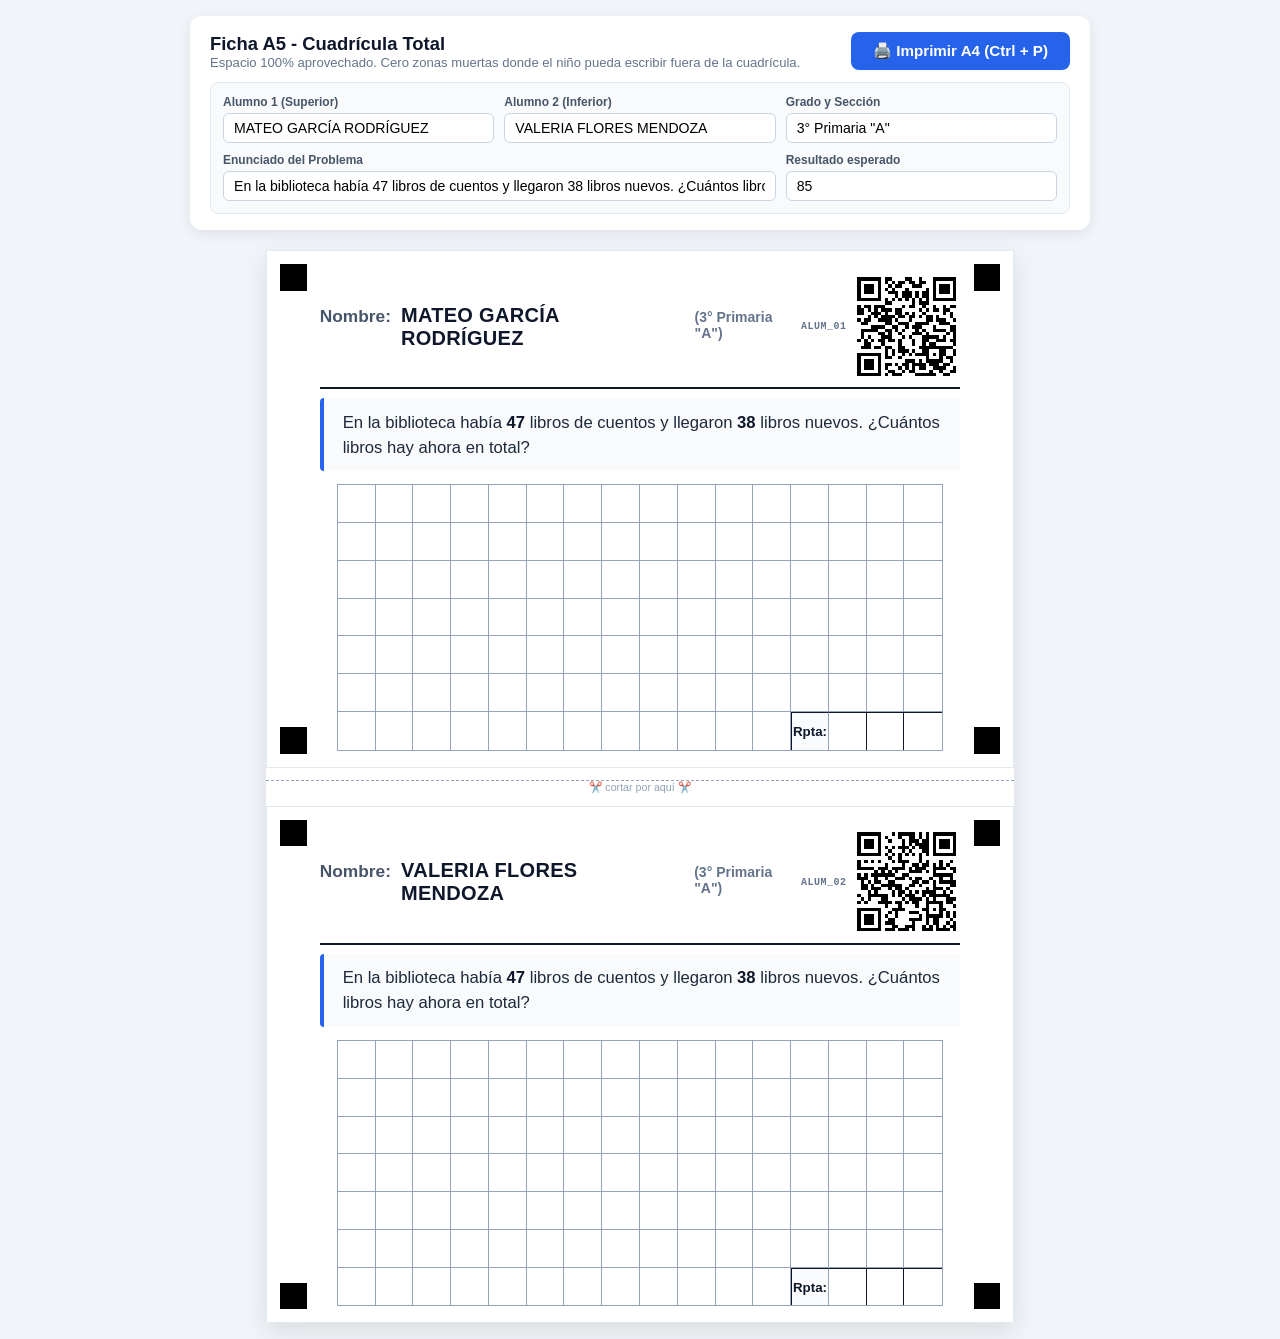
==== commit 769564f0: "Add files via upload" ====
--- a/plantilla_a5.html
+++ b/plantilla_a5.html
@@ -203,8 +203,8 @@
     }
 
     .qr-box {
-      width: 21mm;
-      height: 21mm;
+      width: 28mm;
+      height: 28mm;
       display: flex;
       align-items: center;
       justify-content: center;
@@ -360,7 +360,7 @@
         </div>
         <div class="qr-block">
           <span class="qr-code-text" id="code-label-1">ALUM_01</span>
-          <div class="qr-box" id="qr-box-1"><svg xmlns="http://www.w3.org/2000/svg" viewBox="0 0 39 39" shape-rendering="crispEdges"><path fill="#ffffff" d="M0 0h39v39H0z"/><path stroke="#000000" d="M1 1.5h7m2 0h1m1 0h2m3 0h1m2 0h6m2 0h2m1 0h7M1 2.5h1m5 0h1m3 0h1m7 0h1m2 0h3m3 0h2m1 0h1m5 0h1M1 3.5h1m1 0h3m1 0h1m4 0h2m3 0h1m3 0h2m2 0h4m2 0h1m1 0h3m1 0h1M1 4.5h1m1 0h3m1 0h1m2 0h2m1 0h3m2 0h2m1 0h3m1 0h1m1 0h2m2 0h1m1 0h3m1 0h1M1 5.5h1m1 0h3m1 0h1m1 0h1m1 0h2m1 0h2m1 0h2m1 0h3m4 0h1m1 0h1m1 0h1m1 0h3m1 0h1M1 6.5h1m5 0h1m2 0h1m4 0h3m2 0h3m2 0h2m1 0h1m2 0h1m5 0h1M1 7.5h7m1 0h1m1 0h1m1 0h1m1 0h1m1 0h1m1 0h1m1 0h1m1 0h1m1 0h1m1 0h1m1 0h1m1 0h7M9 8.5h1m3 0h1m1 0h1m5 0h1m2 0h2m2 0h2M3 9.5h2m2 0h4m1 0h2m2 0h1m1 0h4m4 0h1m2 0h3m1 0h1M3 10.5h4m1 0h2m2 0h2m4 0h3m2 0h3m1 0h3m1 0h4m2 0h1M3 11.5h3m1 0h2m1 0h3m1 0h1m1 0h2m1 0h5m1 0h1m2 0h1m2 0h1m2 0h4M2 12.5h1m1 0h3m1 0h1m5 0h3m2 0h2m2 0h4m1 0h1m1 0h2m3 0h3M1 13.5h1m4 0h3m2 0h2m1 0h3m1 0h1m1 0h1m2 0h1m5 0h4m1 0h2m1 0h1M2 14.5h2m1 0h1m3 0h4m1 0h1m3 0h3m2 0h1m1 0h1m6 0h4M1 15.5h1m2 0h2m1 0h1m2 0h1m1 0h2m1 0h3m11 0h2m2 0h1m2 0h2M2 16.5h1m2 0h2m1 0h1m1 0h1m3 0h2m3 0h2m3 0h1m1 0h1m1 0h3m3 0h2m1 0h1M1 17.5h2m1 0h2m1 0h1m1 0h2m2 0h1m2 0h1m1 0h1m1 0h1m2 0h2m1 0h2m1 0h1m1 0h3M1 18.5h1m2 0h3m3 0h2m2 0h1m1 0h1m1 0h1m1 0h1m2 0h6m3 0h1m1 0h4M1 19.5h1m1 0h3m1 0h2m1 0h2m5 0h3m2 0h2m3 0h7M8 20.5h3m1 0h2m3 0h4m1 0h1m4 0h2m2 0h1m1 0h3m1 0h1M2 21.5h2m1 0h3m1 0h1m1 0h1m1 0h3m2 0h1m1 0h2m2 0h1m1 0h2m1 0h3m2 0h1M1 22.5h1m1 0h1m4 0h2m2 0h1m3 0h4m1 0h2m2 0h3m3 0h2m4 0h1M1 23.5h1m1 0h3m1 0h1m2 0h1m1 0h1m1 0h4m1 0h1m4 0h3m1 0h2m1 0h2m1 0h3M1 24.5h2m1 0h3m2 0h1m2 0h1m5 0h1m2 0h1m7 0h2m2 0h2m2 0h1M2 25.5h1m1 0h2m1 0h4m3 0h3m2 0h1m1 0h1m1 0h3m1 0h2m2 0h2m1 0h1m2 0h1M3 26.5h3m5 0h3m1 0h4m3 0h4m1 0h1m2 0h1m3 0h2m1 0h1M2 27.5h1m1 0h1m1 0h4m2 0h1m1 0h2m1 0h3m2 0h1m1 0h1m1 0h2m1 0h2m3 0h2M1 28.5h1m3 0h2m2 0h1m1 0h2m2 0h1m1 0h5m1 0h2m1 0h1m1 0h1m1 0h2m1 0h4M3 29.5h1m1 0h5m3 0h1m3 0h3m5 0h1m3 0h5m1 0h2M9 30.5h2m1 0h2m6 0h1m1 0h1m1 0h3m1 0h2m3 0h1m2 0h1M1 31.5h7m1 0h2m1 0h1m1 0h1m1 0h1m2 0h1m3 0h2m1 0h4m1 0h1m1 0h5M1 32.5h1m5 0h1m3 0h2m2 0h2m1 0h1m1 0h7m1 0h2m3 0h2M1 33.5h1m1 0h3m1 0h1m2 0h1m3 0h2m1 0h3m1 0h1m1 0h1m1 0h9m1 0h2M1 34.5h1m1 0h3m1 0h1m1 0h3m1 0h1m2 0h1m2 0h2m2 0h1m1 0h1m2 0h1m1 0h2m2 0h1m2 0h1M1 35.5h1m1 0h3m1 0h1m1 0h2m1 0h3m5 0h2m1 0h3m2 0h1m1 0h1m3 0h3M1 36.5h1m5 0h1m2 0h1m1 0h2m3 0h1m1 0h1m1 0h2m6 0h1m3 0h1m1 0h1m1 0h1M1 37.5h7m4 0h3m2 0h4m1 0h2m2 0h2m2 0h1m3 0h1m2 0h1"/></svg>
+          <div class="qr-box" id="qr-box-1"><svg xmlns="http://www.w3.org/2000/svg" viewBox="0 0 31 31" shape-rendering="crispEdges"><path fill="#ffffff" d="M0 0h31v31H0z"/><path stroke="#000000" d="M1 1.5h7m1 0h2m4 0h2m2 0h1m3 0h7M1 2.5h1m5 0h1m1 0h1m1 0h1m1 0h2m1 0h2m1 0h2m2 0h1m5 0h1M1 3.5h1m1 0h3m1 0h1m2 0h1m1 0h2m3 0h3m3 0h1m1 0h3m1 0h1M1 4.5h1m1 0h3m1 0h1m1 0h1m1 0h1m3 0h1m5 0h1m1 0h1m1 0h3m1 0h1M1 5.5h1m1 0h3m1 0h1m2 0h3m1 0h3m1 0h1m1 0h2m1 0h1m1 0h3m1 0h1M1 6.5h1m5 0h1m4 0h1m1 0h3m1 0h1m1 0h2m1 0h1m5 0h1M1 7.5h7m1 0h1m1 0h1m1 0h1m1 0h1m1 0h1m1 0h1m1 0h1m1 0h7M9 8.5h2m6 0h1m1 0h3M1 9.5h1m1 0h2m1 0h3m5 0h1m1 0h2m2 0h1m2 0h1m2 0h1m1 0h2M1 10.5h2m1 0h1m1 0h1m1 0h3m1 0h2m5 0h1m1 0h1m1 0h2m1 0h2M1 11.5h2m2 0h3m1 0h1m2 0h2m1 0h1m1 0h1m2 0h1m5 0h1m1 0h1M4 12.5h1m1 0h1m1 0h4m1 0h2m1 0h2m1 0h1m1 0h2m1 0h1m3 0h1M1 13.5h1m1 0h2m2 0h4m1 0h1m3 0h1m4 0h2m1 0h3m2 0h1M2 14.5h2m5 0h2m2 0h3m2 0h4m3 0h3M5 15.5h4m2 0h2m2 0h1m1 0h3m3 0h1m4 0h2M2 16.5h5m2 0h2m1 0h1m1 0h1m3 0h1m1 0h1m2 0h4m1 0h2M2 17.5h1m4 0h2m1 0h1m2 0h1m3 0h3m1 0h1m5 0h1m1 0h1M2 18.5h1m1 0h1m3 0h3m3 0h1m1 0h1m3 0h5m1 0h1m2 0h1M1 19.5h1m1 0h1m1 0h1m1 0h2m1 0h2m1 0h1m3 0h1m2 0h2m2 0h3m1 0h2M3 20.5h2m3 0h1m4 0h1m3 0h1m2 0h1m1 0h2m5 0h1M2 21.5h3m1 0h2m1 0h2m2 0h2m4 0h10M9 22.5h1m1 0h1m1 0h3m1 0h1m2 0h2m3 0h2m2 0h1M1 23.5h7m1 0h1m1 0h1m2 0h1m1 0h1m1 0h4m1 0h1m1 0h2m2 0h1M1 24.5h1m5 0h1m1 0h2m2 0h1m7 0h1m3 0h1m1 0h2M1 25.5h1m1 0h3m1 0h1m7 0h3m1 0h1m1 0h5m2 0h1M1 26.5h1m1 0h3m1 0h1m1 0h2m1 0h1m1 0h2m1 0h4m1 0h3m1 0h2M1 27.5h1m1 0h3m1 0h1m1 0h1m3 0h1m1 0h1m1 0h1m1 0h2m2 0h4m2 0h1M1 28.5h1m5 0h1m2 0h2m2 0h1m1 0h2m4 0h1m2 0h1m2 0h2M1 29.5h7m1 0h1m1 0h3m4 0h6m2 0h2"/></svg>
 </div>
         </div>
       </div>
@@ -412,7 +412,7 @@
         </div>
         <div class="qr-block">
           <span class="qr-code-text" id="code-label-2">ALUM_02</span>
-          <div class="qr-box" id="qr-box-2"><svg xmlns="http://www.w3.org/2000/svg" viewBox="0 0 39 39" shape-rendering="crispEdges"><path fill="#ffffff" d="M0 0h39v39H0z"/><path stroke="#000000" d="M1 1.5h7m3 0h3m2 0h1m2 0h1m1 0h1m1 0h2m3 0h2m1 0h7M1 2.5h1m5 0h1m2 0h3m3 0h1m1 0h3m1 0h1m1 0h2m2 0h2m1 0h1m5 0h1M1 3.5h1m1 0h3m1 0h1m2 0h2m1 0h2m4 0h1m4 0h1m3 0h1m2 0h1m1 0h3m1 0h1M1 4.5h1m1 0h3m1 0h1m3 0h2m1 0h1m1 0h7m2 0h1m1 0h2m2 0h1m1 0h3m1 0h1M1 5.5h1m1 0h3m1 0h1m1 0h4m1 0h1m3 0h1m8 0h1m1 0h1m1 0h1m1 0h3m1 0h1M1 6.5h1m5 0h1m3 0h2m2 0h1m1 0h1m1 0h4m2 0h2m1 0h1m2 0h1m5 0h1M1 7.5h7m1 0h1m1 0h1m1 0h1m1 0h1m1 0h1m1 0h1m1 0h1m1 0h1m1 0h1m1 0h1m1 0h1m1 0h7M9 8.5h3m5 0h2m3 0h1m1 0h2m1 0h3M3 9.5h2m2 0h3m4 0h3m1 0h1m2 0h1m2 0h1m1 0h1m2 0h3m1 0h1M1 10.5h1m2 0h3m1 0h1m1 0h2m3 0h1m1 0h4m1 0h1m1 0h1m3 0h1m2 0h1m1 0h1m3 0h1M2 11.5h2m3 0h1m3 0h2m1 0h2m1 0h3m4 0h2m2 0h1m2 0h2m1 0h1m1 0h2M1 12.5h1m1 0h4m3 0h4m2 0h1m1 0h1m1 0h1m2 0h2m1 0h1m3 0h5m1 0h2M4 13.5h1m2 0h2m3 0h1m2 0h1m1 0h1m1 0h2m2 0h2m3 0h5m2 0h1m1 0h1M1 14.5h2m1 0h2m3 0h1m3 0h1m1 0h2m1 0h1m1 0h2m1 0h2m7 0h4M1 15.5h1m1 0h6m2 0h1m2 0h2m1 0h2m3 0h3m4 0h2m2 0h1m2 0h2M2 16.5h2m1 0h2m1 0h4m1 0h6m3 0h1m2 0h2m1 0h3m3 0h2m1 0h1M1 17.5h3m1 0h1m1 0h2m2 0h1m2 0h3m1 0h1m1 0h1m1 0h6m1 0h1m1 0h1M1 18.5h1m2 0h3m2 0h1m1 0h1m3 0h1m1 0h2m1 0h2m2 0h5m3 0h1m1 0h4M1 19.5h2m4 0h1m1 0h1m4 0h2m4 0h3m4 0h7M1 20.5h1m1 0h1m1 0h1m2 0h3m5 0h1m3 0h1m1 0h1m4 0h2m2 0h1m1 0h3m1 0h1M4 21.5h1m2 0h2m3 0h1m1 0h6m1 0h2m3 0h2m1 0h3m2 0h1M1 22.5h1m1 0h1m4 0h1m1 0h2m1 0h1m2 0h2m2 0h2m1 0h7m1 0h2m3 0h2M3 23.5h1m1 0h1m1 0h1m3 0h2m6 0h1m3 0h2m1 0h1m1 0h5m1 0h3M4 24.5h1m3 0h1m1 0h2m1 0h2m1 0h1m4 0h1m1 0h1m1 0h1m3 0h1m3 0h2M1 25.5h1m2 0h2m1 0h2m1 0h3m2 0h3m1 0h3m1 0h1m1 0h1m1 0h2m4 0h2m1 0h2M2 26.5h5m2 0h2m4 0h1m3 0h1m1 0h2m1 0h2m1 0h2m1 0h2m1 0h1m3 0h1M2 27.5h1m3 0h2m5 0h3m1 0h2m2 0h1m2 0h1m1 0h5m2 0h1M1 28.5h1m1 0h3m2 0h3m2 0h1m4 0h1m3 0h1m1 0h1m1 0h1m2 0h3m2 0h1m1 0h1M3 29.5h1m1 0h1m1 0h1m2 0h1m1 0h1m2 0h7m3 0h1m3 0h5m2 0h1M9 30.5h4m2 0h1m1 0h1m1 0h2m2 0h1m2 0h1m2 0h1m3 0h1m2 0h1M1 31.5h7m1 0h3m2 0h1m2 0h1m2 0h8m1 0h1m1 0h1m1 0h5M1 32.5h1m5 0h1m3 0h1m6 0h1m1 0h1m1 0h5m1 0h2m3 0h2M1 33.5h1m1 0h3m1 0h1m3 0h6m1 0h2m1 0h1m1 0h1m1 0h3m1 0h5m1 0h2M1 34.5h1m1 0h3m1 0h1m1 0h2m2 0h1m2 0h2m2 0h1m1 0h2m1 0h1m4 0h2m2 0h1m2 0h1M1 35.5h1m1 0h3m1 0h1m1 0h1m3 0h1m3 0h2m1 0h1m1 0h1m1 0h2m2 0h1m1 0h1m3 0h3M1 36.5h1m5 0h1m2 0h1m2 0h1m1 0h3m1 0h2m1 0h2m2 0h2m1 0h1m3 0h1m1 0h1m1 0h1M1 37.5h7m2 0h2m2 0h3m1 0h3m2 0h1m1 0h2m3 0h1m3 0h1m2 0h1"/></svg>
+          <div class="qr-box" id="qr-box-2"><svg xmlns="http://www.w3.org/2000/svg" viewBox="0 0 31 31" shape-rendering="crispEdges"><path fill="#ffffff" d="M0 0h31v31H0z"/><path stroke="#000000" d="M1 1.5h7m3 0h1m1 0h5m1 0h1m1 0h1m1 0h7M1 2.5h1m5 0h1m1 0h1m3 0h1m2 0h2m1 0h1m1 0h1m1 0h1m5 0h1M1 3.5h1m1 0h3m1 0h1m2 0h1m3 0h1m1 0h3m1 0h2m1 0h1m1 0h3m1 0h1M1 4.5h1m1 0h3m1 0h1m6 0h1m1 0h1m1 0h4m1 0h1m1 0h3m1 0h1M1 5.5h1m1 0h3m1 0h1m1 0h1m1 0h1m1 0h3m1 0h1m1 0h3m1 0h1m1 0h3m1 0h1M1 6.5h1m5 0h1m2 0h1m3 0h1m1 0h1m3 0h2m1 0h1m5 0h1M1 7.5h7m1 0h1m1 0h1m1 0h1m1 0h1m1 0h1m1 0h1m1 0h1m1 0h7M10 8.5h1m2 0h1m5 0h1M1 9.5h1m1 0h1m1 0h1m1 0h1m3 0h1m1 0h3m3 0h1m1 0h1m3 0h1m2 0h1M1 10.5h1m7 0h1m4 0h1m2 0h2m1 0h2m1 0h1m1 0h1m1 0h1M1 11.5h5m1 0h3m1 0h4m1 0h1m1 0h3m2 0h4m1 0h2M6 12.5h1m1 0h1m1 0h1m1 0h1m3 0h4m1 0h1m1 0h1m5 0h1M1 13.5h1m1 0h1m1 0h7m2 0h2m7 0h6M1 14.5h3m2 0h1m2 0h1m2 0h3m1 0h1m1 0h2m2 0h1m2 0h1m2 0h1M2 15.5h1m1 0h1m1 0h2m2 0h2m5 0h2m1 0h2m1 0h1m1 0h5M2 16.5h2m1 0h1m2 0h6m2 0h2m1 0h1m3 0h1m4 0h2M2 17.5h2m1 0h3m2 0h1m1 0h2m1 0h1m5 0h1m1 0h3m1 0h1M4 18.5h1m1 0h1m4 0h1m1 0h2m1 0h1m1 0h1m1 0h4m2 0h1m1 0h1M1 19.5h1m2 0h6m1 0h1m1 0h1m1 0h3m2 0h1m1 0h6M2 20.5h1m1 0h1m3 0h2m4 0h1m1 0h4m1 0h1m1 0h1m3 0h3M1 21.5h1m1 0h1m3 0h4m1 0h2m1 0h1m1 0h2m2 0h5m1 0h2M9 22.5h1m3 0h1m4 0h1m2 0h1m3 0h1m3 0h1M1 23.5h7m3 0h4m5 0h2m1 0h1m1 0h2M1 24.5h1m5 0h1m2 0h1m1 0h1m3 0h3m2 0h1m3 0h1m1 0h1m1 0h1M1 25.5h1m1 0h3m1 0h1m1 0h1m2 0h1m6 0h1m1 0h5m1 0h1m1 0h1M1 26.5h1m1 0h3m1 0h1m2 0h2m4 0h4m1 0h1m1 0h2m3 0h1M1 27.5h1m1 0h3m1 0h1m1 0h3m5 0h1m3 0h1m1 0h2m2 0h1m1 0h1M1 28.5h1m5 0h1m3 0h2m2 0h3m2 0h1m1 0h1m1 0h1m1 0h1m1 0h2M1 29.5h7m1 0h3m1 0h3m1 0h1m2 0h3m1 0h4m1 0h1"/></svg>
 </div>
         </div>
       </div>
@@ -473,10 +473,10 @@
       document.getElementById('prompt-2').textContent = prompt;
 
       if (typeof QRCode !== 'undefined' && QRCode.toString) {
-        QRCode.toString('MATEVAL|ALUM_01|' + res + '|' + name1, { type: 'svg', margin: 1, errorCorrectionLevel: 'H' }, (err, svg) => {
+        QRCode.toString('MATEVAL|ALUM_01|' + res + '|' + name1, { type: 'svg', margin: 1, errorCorrectionLevel: 'M' }, (err, svg) => {
           if (!err) document.getElementById('qr-box-1').innerHTML = svg;
         });
-        QRCode.toString('MATEVAL|ALUM_02|' + res + '|' + name2, { type: 'svg', margin: 1, errorCorrectionLevel: 'H' }, (err, svg) => {
+        QRCode.toString('MATEVAL|ALUM_02|' + res + '|' + name2, { type: 'svg', margin: 1, errorCorrectionLevel: 'M' }, (err, svg) => {
           if (!err) document.getElementById('qr-box-2').innerHTML = svg;
         });
       }
